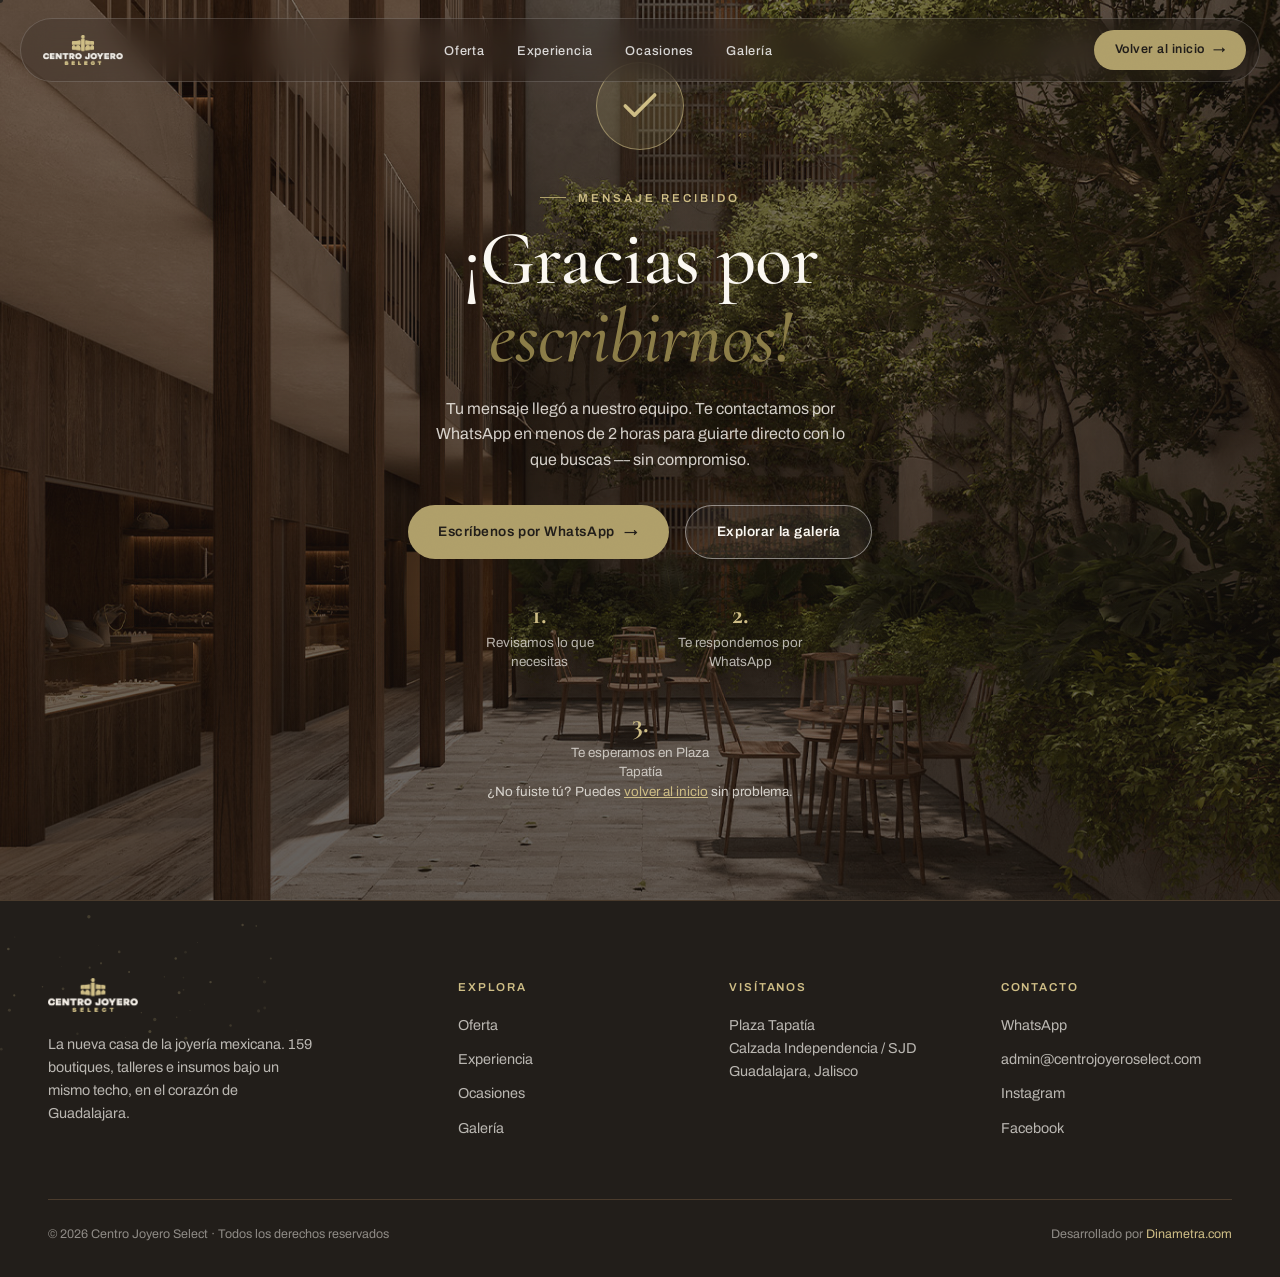
==== gracias.html @ 93e42932 "Primera iteración landing" ====
<!DOCTYPE html>
<html lang="es">
<head>
<meta charset="UTF-8">
<meta name="viewport" content="width=device-width, initial-scale=1.0">
<title>¡Gracias! — Centro Joyero Select</title>
<meta name="description" content="Gracias por contactar a Centro Joyero Select. Te respondemos por WhatsApp en menos de 2 horas.">
<meta name="robots" content="noindex">
<link rel="preconnect" href="https://fonts.googleapis.com">
<link rel="preconnect" href="https://fonts.gstatic.com" crossorigin>
<link href="https://fonts.googleapis.com/css2?family=Cormorant+Garamond:ital,wght@0,400;0,500;0,600;0,700;1,400;1,500;1,600&family=Archivo:wght@300;400;500;600;700&display=swap" rel="stylesheet">
<link rel="stylesheet" href="styles.css">
<link rel="shortcut icon" href="assets/favicon.png" type="image/x-icon">
</head>
<body>

<!-- CUSTOM CURSOR -->
<div class="cursor-dot"></div>
<div class="cursor-follower"></div>

<!-- SCROLL PROGRESS -->
<div class="progress-bar" id="progress"></div>

<!-- ══════════ NAVBAR ══════════ -->
<nav class="nav" id="nav">
  <a href="Centro%20Joyero%20Select.html" class="nav-logo" aria-label="Centro Joyero Select" style="position:relative;text-decoration:none">
    <img class="l-light" src="assets/logo-light.png" alt="Centro Joyero Select">
    <img class="l-dark" src="assets/logo.png" alt="">
  </a>
  <ul class="nav-links" id="navLinks">
    <li><a href="Centro%20Joyero%20Select.html#oferta">Oferta</a></li>
    <li><a href="Centro%20Joyero%20Select.html#experiencia">Experiencia</a></li>
    <li><a href="Centro%20Joyero%20Select.html#ocasiones">Ocasiones</a></li>
    <li><a href="Centro%20Joyero%20Select.html#galeria">Galería</a></li>
  </ul>
  <a href="Centro%20Joyero%20Select.html" class="nav-cta">Volver al inicio <span class="arr">→</span></a>
  <button class="nav-burger" id="burger" aria-label="Menú"><span></span><span></span><span></span></button>
</nav>

<!-- ══════════ THANK-YOU ══════════ -->
<main class="break gracias">
  <div class="bg" id="breakBg" style="background-image:url('assets/courtyard.jpg')"></div>
  <div class="break-inner" style="max-width:62ch">
    <div class="gr-check fade-up">
      <svg viewBox="0 0 24 24"><path d="M20 6L9 17l-5-5"/></svg>
    </div>
    <span class="eyebrow center fade-up" style="color:var(--gold-light);justify-content:center">Mensaje recibido</span>
    <h1 class="display fade-up delay-1" style="font-size:clamp(2.6rem,6vw,5rem);margin:.8rem 0 1.2rem">
      ¡Gracias por <em>escribirnos!</em>
    </h1>
    <p class="fade-up delay-2" style="color:rgba(251,248,242,.82);max-width:46ch;margin:0 auto 2rem">
      Tu mensaje llegó a nuestro equipo. Te contactamos por WhatsApp en menos de 2 horas para guiarte directo con lo que buscas — sin compromiso.
    </p>

    <div class="gr-actions fade-up delay-3">
      <a href="https://wa.me/523300000000" class="btn btn-primary" target="_blank" rel="noopener">Escríbenos por WhatsApp <span class="arr">→</span></a>
      <a href="Centro%20Joyero%20Select.html#galeria" class="btn btn-ghost">Explorar la galería</a>
    </div>

    <div class="gr-steps fade-up delay-4">
      <div class="gr-step"><b>1.</b><span>Revisamos lo que necesitas</span></div>
      <div class="gr-step"><b>2.</b><span>Te respondemos por WhatsApp</span></div>
      <div class="gr-step"><b>3.</b><span>Te esperamos en Plaza Tapatía</span></div>
    </div>

    <p class="gr-note fade-up delay-4">
      ¿No fuiste tú? Puedes <a href="Centro%20Joyero%20Select.html">volver al inicio</a> sin problema.
    </p>
  </div>
</main>

<!-- ══════════ FOOTER ══════════ -->
<footer>
  <canvas class="foot-canvas" id="footCanvas"></canvas>
  <div class="foot-grid">
    <div class="foot-brand">
      <div class="foot-logo"><img src="assets/logo-light.png" alt="Centro Joyero Select"></div>
      <p>La nueva casa de la joyería mexicana. 159 boutiques, talleres e insumos bajo un mismo techo, en el corazón de Guadalajara.</p>
    </div>
    <div class="foot-col">
      <h5>Explora</h5>
      <a href="Centro%20Joyero%20Select.html#oferta">Oferta</a>
      <a href="Centro%20Joyero%20Select.html#experiencia">Experiencia</a>
      <a href="Centro%20Joyero%20Select.html#ocasiones">Ocasiones</a>
      <a href="Centro%20Joyero%20Select.html#galeria">Galería</a>
    </div>
    <div class="foot-col">
      <h5>Visítanos</h5>
      <p>Plaza Tapatía<br>Calzada Independencia / SJD<br>Guadalajara, Jalisco</p>
    </div>
    <div class="foot-col">
      <h5>Contacto</h5>
      <a href="https://wa.me/523300000000" target="_blank" rel="noopener">WhatsApp</a>
      <a href="mailto:admin@centrojoyeroselect.com">admin@centrojoyeroselect.com</a>
      <a href="#" target="_blank" rel="noopener">Instagram</a>
      <a href="#" target="_blank" rel="noopener">Facebook</a>
    </div>
  </div>
  <div class="foot-bottom">
    <span>© 2026 Centro Joyero Select · Todos los derechos reservados</span>
    <span>Desarrollado por <a href="http://dinametra.com/" target="_blank" rel="noopener">Dinametra.com</a></span>
  </div>
</footer>

<!-- FLOATING CTA -->
<div class="float-cta" id="floatCta">
  <a href="Centro%20Joyero%20Select.html" class="float-pill">Volver al inicio →</a>
  <a href="https://wa.me/523300000000" class="float-wa" target="_blank" rel="noopener" aria-label="WhatsApp">
    <svg viewBox="0 0 32 32"><path d="M16 3C9 3 3.5 8.5 3.5 15.5c0 2.3.6 4.5 1.8 6.4L3 29l7.3-2.2c1.8 1 3.8 1.5 5.7 1.5 7 0 12.5-5.5 12.5-12.5S23 3 16 3zm0 22.7c-1.8 0-3.5-.5-5-1.4l-.4-.2-4.3 1.3 1.3-4.2-.2-.4c-1-1.6-1.5-3.4-1.5-5.3C5.7 9.8 10.3 5.3 16 5.3s10.3 4.5 10.3 10.2S21.7 25.7 16 25.7zm5.7-7.6c-.3-.2-1.8-.9-2.1-1-.3-.1-.5-.2-.7.2-.2.3-.8 1-.9 1.2-.2.2-.3.2-.6.1-.3-.2-1.3-.5-2.5-1.6-.9-.8-1.5-1.8-1.7-2.1-.2-.3 0-.5.1-.6l.5-.5c.2-.2.2-.3.3-.5.1-.2.1-.4 0-.5l-.9-2.2c-.2-.6-.5-.5-.7-.5h-.6c-.2 0-.5.1-.8.4-.3.3-1 1-1 2.5s1.1 2.9 1.2 3.1c.2.2 2.1 3.2 5.1 4.5.7.3 1.3.5 1.7.6.7.2 1.4.2 1.9.1.6-.1 1.8-.7 2-1.5.3-.7.3-1.4.2-1.5-.1-.2-.3-.2-.6-.4z"/></svg>
  </a>
</div>

<script src="script.js"></script>
</body>
</html>
---- styles.css ----
/* ════════════════════════════════════════════════════
   DESIGN SYSTEM — warm editorial luxury
   pulled from the brand logo (charcoal + olive-gold) and
   the architectural renders (wood · travertine · sage · oxblood · daylight)
   ════════════════════════════════════════════════════ */
:root{
  --color-primary:#B0A06A;      /* olive-gold (logo "SELECT") */
  --color-secondary:#8C7D48;    /* deep olive */
  --color-accent:#9C4A38;       /* oxblood (red velvet salon) */
  --gold-light:#CFBE86;
  --color-bg:#F3EEE6;           /* warm travertine sand */
  --color-bg-soft:#EAE2D5;
  --cream:#FBF8F2;
  --walnut:#4A3B2C;
  --color-dark:#221E1A;         /* dark sections */
  --color-dark-2:#2C2722;
  --color-text:#2B2722;         /* warm charcoal ink */
  --color-ink-soft:#5A5247;
  --color-muted:#938A7A;
  --line:rgba(43,39,34,.13);
  --line-light:rgba(255,255,255,.14);

  --font-display:'Cormorant Garamond', Georgia, serif;
  --font-ui:'Archivo', system-ui, sans-serif;

  --radius-lg:14px;
  --radius-xl:24px;
  --shadow-soft:0 2px 24px rgba(43,39,34,.06);
  --shadow-card:0 18px 60px -22px rgba(43,39,34,.28);
  --ease:cubic-bezier(.16,1,.3,1);
  --spring:cubic-bezier(.34,1.4,.5,1);
  --maxw:1240px;
}

*,*::before,*::after{box-sizing:border-box;margin:0;padding:0}
html{scroll-behavior:smooth}
body{
  background:var(--color-bg);
  color:var(--color-text);
  font-family:var(--font-ui);
  font-weight:400;
  line-height:1.6;
  overflow-x:hidden;
  -webkit-font-smoothing:antialiased;
  text-rendering:optimizeLegibility;
}
@media (pointer:fine){ body{cursor:none} a,button,input,select,textarea,label{cursor:none} }
img{display:block;max-width:100%}
::selection{background:var(--color-primary);color:var(--cream)}

/* faint paper grain over everything */
body::after{
  content:"";position:fixed;inset:0;pointer-events:none;z-index:9000;opacity:.5;mix-blend-mode:multiply;
  background-image:url("data:image/svg+xml,%3Csvg xmlns='http://www.w3.org/2000/svg' width='160' height='160'%3E%3Cfilter id='n'%3E%3CfeTurbulence type='fractalNoise' baseFrequency='.9' numOctaves='2' stitchTiles='stitch'/%3E%3C/filter%3E%3Crect width='100%25' height='100%25' filter='url(%23n)' opacity='.035'/%3E%3C/svg%3E");
}

/* ── Typography helpers ── */
.eyebrow{font-family:var(--font-ui);font-size:.72rem;font-weight:600;letter-spacing:.26em;text-transform:uppercase;color:var(--color-secondary);display:inline-flex;align-items:center;gap:.7rem}
.eyebrow::before{content:"";width:26px;height:1px;background:var(--color-primary)}
.eyebrow.center{justify-content:center}
.display{font-family:var(--font-display);font-weight:500;line-height:1.02;letter-spacing:-.01em}
.display em{font-style:italic;color:var(--color-secondary)}

/* ════════════════════════════════════════════════════
   CUSTOM CURSOR
   ════════════════════════════════════════════════════ */
.cursor-dot,.cursor-follower{position:fixed;top:0;left:0;border-radius:50%;pointer-events:none;z-index:9999;transform:translate(-50%,-50%);will-change:transform}
.cursor-dot{width:6px;height:6px;background:var(--color-text)}
.cursor-follower{width:40px;height:40px;border:1px solid rgba(43,39,34,.45);transition:width .3s var(--ease),height .3s var(--ease),background .3s,border-color .3s,opacity .3s}
body.cursor-active .cursor-follower{width:64px;height:64px;background:rgba(176,160,106,.12);border-color:var(--color-primary)}
body.cursor-dark .cursor-dot{background:var(--cream)}
body.cursor-dark .cursor-follower{border-color:rgba(255,255,255,.5)}
@media (pointer:coarse),(hover:none){ .cursor-dot,.cursor-follower{display:none} }

/* ════════════════════════════════════════════════════
   SCROLL PROGRESS BAR
   ════════════════════════════════════════════════════ */
.progress-bar{position:fixed;top:0;left:0;height:2px;width:0;z-index:1200;
  background:linear-gradient(90deg,var(--color-secondary),var(--color-primary),var(--gold-light));
  box-shadow:0 0 12px rgba(176,160,106,.7)}

/* ════════════════════════════════════════════════════
   NAVBAR — glass pill
   ════════════════════════════════════════════════════ */
.nav{position:fixed;top:18px;left:50%;transform:translateX(-50%);z-index:1100;
  width:calc(100% - 36px);max-width:var(--maxw);
  display:flex;align-items:center;justify-content:space-between;gap:1.5rem;
  padding:.7rem .8rem .7rem 1.4rem;border-radius:60px;
  background:rgba(34,30,26,.16);border:1px solid rgba(255,255,255,.16);
  backdrop-filter:blur(14px);-webkit-backdrop-filter:blur(14px);
  transition:background .4s var(--ease),box-shadow .4s var(--ease),padding .4s var(--ease),border-color .4s,top .4s var(--ease)}
.nav.is-scrolled{top:10px;background:rgba(251,248,242,.82);border-color:var(--line);
  box-shadow:0 12px 40px -16px rgba(43,39,34,.35);padding-top:.55rem;padding-bottom:.55rem}
.nav-logo{height:30px;display:flex;align-items:center}
.nav-logo img{height:100%;width:auto;transition:opacity .3s}
.nav-logo .l-light{position:absolute}
.nav.is-scrolled .nav-logo .l-light{opacity:0}
.nav.is-scrolled .nav-logo .l-dark{opacity:1}
.nav-logo .l-dark{opacity:0}
.nav-links{display:flex;gap:2rem;list-style:none}
.nav-links a{color:rgba(255,255,255,.82);text-decoration:none;font-size:.8rem;font-weight:500;letter-spacing:.06em;position:relative;transition:color .3s}
.nav.is-scrolled .nav-links a{color:var(--color-ink-soft)}
.nav-links a::after{content:"";position:absolute;left:0;bottom:-5px;height:1px;width:0;background:var(--color-primary);transition:width .35s var(--ease)}
.nav-links a:hover{color:var(--color-primary)}
.nav-links a:hover::after{width:100%}
.nav-cta{display:inline-flex;align-items:center;gap:.5rem;background:var(--color-primary);color:var(--color-dark);
  padding:.62rem 1.3rem;border-radius:50px;font-size:.78rem;font-weight:600;letter-spacing:.04em;text-decoration:none;
  border:none;transition:transform .3s var(--spring),background .3s,box-shadow .3s;white-space:nowrap}
.nav-cta:hover{background:var(--gold-light);transform:translateY(-2px);box-shadow:0 10px 26px -8px rgba(140,125,72,.7)}
.nav-burger{display:none;flex-direction:column;gap:5px;background:none;border:none;padding:8px}
.nav-burger span{width:22px;height:2px;background:#fff;transition:.3s}
.nav.is-scrolled .nav-burger span{background:var(--color-text)}

/* ════════════════════════════════════════════════════
   HERO — scroll-driven rotating building views
   ════════════════════════════════════════════════════ */
.hero{position:relative;height:560vh;background:var(--color-dark)}
.hero-sticky{position:sticky;top:0;height:100vh;overflow:hidden}
.hf{position:absolute;inset:0;background-size:cover;background-position:center;will-change:transform,opacity;opacity:0;transform:scale(1.12)}
.hf:first-child{opacity:1}
.hero-scrim{position:absolute;inset:0;z-index:2;pointer-events:none;
  background:
    linear-gradient(180deg,rgba(20,17,14,.55) 0%,rgba(20,17,14,.12) 28%,rgba(20,17,14,.15) 60%,rgba(20,17,14,.78) 100%),
    radial-gradient(120% 90% at 18% 88%,rgba(20,17,14,.6),transparent 60%)}
.hero-ui{position:absolute;inset:0;z-index:3;display:flex;flex-direction:column;justify-content:center;
  padding:0 clamp(1.4rem,6vw,6rem);color:var(--cream);will-change:transform,opacity}
.hero-kicker{font-size:.74rem;font-weight:600;letter-spacing:.3em;text-transform:uppercase;color:var(--gold-light);
  display:inline-flex;align-items:center;gap:.7rem;margin-bottom:1.6rem}
.hero-kicker::before{content:"";width:30px;height:1px;background:var(--gold-light)}
.hero-h1{font-family:var(--font-display);font-weight:500;font-size:clamp(2.9rem,7.4vw,7rem);line-height:.98;letter-spacing:-.015em;max-width:16ch;margin-bottom:1.7rem;text-shadow:0 2px 40px rgba(0,0,0,.35)}
.hero-h1 em{font-style:italic;color:var(--gold-light)}
.hero-sub{font-size:clamp(1rem,1.4vw,1.18rem);color:rgba(251,248,242,.82);max-width:46ch;line-height:1.55;margin-bottom:2.4rem}
.hero-ctas{display:flex;flex-wrap:wrap;gap:1rem;align-items:center}
.hero-trust{margin-top:1.7rem;font-size:.8rem;color:rgba(251,248,242,.6);display:flex;gap:1.4rem;flex-wrap:wrap}
.hero-trust span{display:inline-flex;align-items:center;gap:.5rem}
.hero-trust span::before{content:"";width:5px;height:5px;border-radius:50%;background:var(--color-primary)}

/* split-line headline */
.line-wrap{display:block;overflow:hidden}
.line{display:block;transform:translateY(116%);filter:blur(7px);transition:transform 1.05s var(--ease),filter 1.05s var(--ease)}
.hero-ui.lit .line{transform:translateY(0);filter:blur(0)}
.hero-ui.lit .line-wrap:nth-child(2) .line{transition-delay:.1s}
.hero-ui.lit .line-wrap:nth-child(3) .line{transition-delay:.2s}
.hero-fade{opacity:0;transform:translateY(26px);transition:opacity 1s var(--ease) .35s,transform 1s var(--ease) .35s}
.hero-ui.lit .hero-fade{opacity:1;transform:none}
.hero-fade.d2{transition-delay:.5s}
.hero-fade.d3{transition-delay:.65s}

/* frame caption + counter */
.hero-meta{position:absolute;z-index:3;left:clamp(1.4rem,6vw,6rem);bottom:clamp(1.6rem,5vh,3rem);color:var(--cream);display:flex;align-items:flex-end;gap:1.2rem}
.hero-index{font-family:var(--font-display);font-size:2.6rem;line-height:.8;color:var(--gold-light)}
.hero-index .tot{font-size:1rem;color:rgba(251,248,242,.5)}
.hero-caption{font-size:.82rem;letter-spacing:.04em;color:rgba(251,248,242,.78);max-width:18ch;border-left:1px solid rgba(255,255,255,.3);padding-left:1rem;min-height:2.2em;transition:opacity .4s}
.hero-rail{position:absolute;z-index:3;right:clamp(1.2rem,4vw,3rem);top:50%;transform:translateY(-50%);display:flex;flex-direction:column;gap:.6rem;align-items:center}
.hero-rail .dot{width:7px;height:7px;border-radius:50%;border:1px solid rgba(255,255,255,.5);transition:.35s var(--ease)}
.hero-rail .dot.on{background:var(--gold-light);border-color:var(--gold-light);transform:scale(1.5)}
.scroll-cue{position:absolute;z-index:3;bottom:clamp(1.6rem,5vh,3rem);left:50%;transform:translateX(-50%);
  display:flex;flex-direction:column;align-items:center;gap:.55rem;color:rgba(251,248,242,.6);font-size:.66rem;letter-spacing:.2em;text-transform:uppercase}
.scroll-cue .bar{width:1px;height:46px;background:linear-gradient(var(--gold-light),transparent);transform-origin:top;animation:cue 2.1s var(--ease) infinite}
@keyframes cue{0%{transform:scaleY(0)}45%{transform:scaleY(1);transform-origin:top}55%{transform:scaleY(1);transform-origin:bottom}100%{transform:scaleY(0);transform-origin:bottom}}

/* ════════════════════════════════════════════════════
   BUTTONS
   ════════════════════════════════════════════════════ */
.btn{display:inline-flex;align-items:center;gap:.6rem;font-family:var(--font-ui);font-size:.86rem;font-weight:600;letter-spacing:.04em;
  text-decoration:none;border:none;padding:.95rem 1.9rem;border-radius:50px;transition:transform .35s var(--spring),background .3s,box-shadow .35s,color .3s,border-color .3s}
.btn .arr{transition:transform .35s var(--ease)}
.btn:hover .arr{transform:translateX(4px)}
.btn-primary{background:var(--color-primary);color:var(--color-dark)}
.btn-primary:hover{background:var(--gold-light);transform:translateY(-3px);box-shadow:0 16px 40px -14px rgba(140,125,72,.85)}
.btn-ghost{background:rgba(255,255,255,.06);color:var(--cream);border:1px solid rgba(255,255,255,.45)}
.btn-ghost:hover{border-color:var(--gold-light);color:var(--gold-light);transform:translateY(-3px)}
.btn-dark{background:var(--color-text);color:var(--cream)}
.btn-dark:hover{background:var(--walnut);transform:translateY(-3px);box-shadow:var(--shadow-card)}
.btn-line{background:transparent;color:var(--color-text);border:1px solid var(--line)}
.btn-line:hover{border-color:var(--color-text);transform:translateY(-3px)}

/* ════════════════════════════════════════════════════
   MARQUEE
   ════════════════════════════════════════════════════ */
.marquee{background:var(--color-text);color:var(--cream);padding:1.15rem 0;overflow:hidden;border-top:1px solid var(--walnut);border-bottom:1px solid var(--walnut)}
.marquee-track{display:inline-flex;white-space:nowrap;will-change:transform;animation:marq 34s linear infinite}
.marquee.rev .marquee-track{animation-direction:reverse;animation-duration:40s}
.marquee:hover .marquee-track{animation-play-state:paused}
.marquee-track span{font-family:var(--font-display);font-style:italic;font-size:1.5rem;padding:0 1.6rem;color:rgba(251,248,242,.92)}
.marquee-track i{color:var(--color-primary);font-style:normal;align-self:center}
@keyframes marq{from{transform:translateX(0)}to{transform:translateX(-50%)}}

/* ════════════════════════════════════════════════════
   GENERIC SECTION
   ════════════════════════════════════════════════════ */
section{padding:clamp(5rem,10vw,9rem) clamp(1.4rem,5vw,3rem);position:relative}
.wrap{max-width:var(--maxw);margin:0 auto}
.sec-head{max-width:62ch}
.sec-title{font-family:var(--font-display);font-weight:500;font-size:clamp(2.2rem,4.6vw,4rem);line-height:1.02;letter-spacing:-.01em;margin:1.1rem 0 0}
.sec-title em{font-style:italic;color:var(--color-secondary)}
.dark-sec{background:var(--color-dark);color:var(--cream)}
.dark-sec .sec-title em{color:var(--gold-light)}
.dark-sec .eyebrow{color:var(--gold-light)}

/* reveal animations */
.fade-up{opacity:0;transform:translateY(30px);filter:blur(8px);transition:opacity .9s var(--ease),transform .9s var(--ease),filter .9s var(--ease)}
.fade-up.is-visible{opacity:1;transform:none;filter:none}
.delay-1{transition-delay:.1s}.delay-2{transition-delay:.2s}.delay-3{transition-delay:.3s}.delay-4{transition-delay:.4s}.delay-5{transition-delay:.5s}

/* split title (in-page, dark/light) */
.split-title .line{transform:translateY(110%);filter:blur(6px);transition:transform 1s var(--ease),filter 1s var(--ease)}
.split-title.is-visible .line{transform:translateY(0);filter:blur(0)}
.split-title.is-visible .line-wrap:nth-child(2) .line{transition-delay:.08s}
.split-title.is-visible .line-wrap:nth-child(3) .line{transition-delay:.16s}

/* ════════════════════════════════════════════════════
   STATS
   ════════════════════════════════════════════════════ */
.stats{background:var(--cream);border-top:1px solid var(--line);border-bottom:1px solid var(--line)}
.stats-grid{display:grid;grid-template-columns:repeat(4,1fr)}
.stat{padding:1rem clamp(1rem,2vw,2rem);border-left:1px solid var(--line)}
.stat:first-child{border-left:none}
.stat-num{font-family:var(--font-display);font-weight:500;font-size:clamp(3rem,5.6vw,5.2rem);line-height:.9;color:var(--color-secondary);letter-spacing:-.02em}
.stat-label{font-size:.82rem;color:var(--color-ink-soft);margin-top:.7rem;line-height:1.4;max-width:20ch}

/* ════════════════════════════════════════════════════
   PROPUESTAS — bento
   ════════════════════════════════════════════════════ */
.bento{display:grid;grid-template-columns:repeat(6,1fr);gap:14px;margin-top:3.4rem}
.card{position:relative;overflow:hidden;background:var(--cream);border:1px solid var(--line);border-radius:var(--radius-xl);
  padding:2.2rem;transition:transform .5s var(--ease),box-shadow .5s var(--ease),border-color .5s}
.card::after{content:"";position:absolute;left:0;top:0;height:3px;width:100%;background:var(--color-primary);transform:scaleX(0);transform-origin:left;transition:transform .5s var(--ease)}
.card:hover{transform:translateY(-7px);box-shadow:var(--shadow-card);border-color:transparent}
.card:hover::after{transform:scaleX(1)}
.card .ico{width:50px;height:50px;border-radius:12px;background:var(--color-bg-soft);display:flex;align-items:center;justify-content:center;margin-bottom:1.4rem;transition:transform .5s var(--spring),background .4s}
.card:hover .ico{transform:scale(1.08) rotate(-4deg);background:rgba(176,160,106,.22)}
.card .ico svg{width:24px;height:24px;stroke:var(--color-secondary);fill:none;stroke-width:1.5}
.card h3{font-family:var(--font-display);font-size:1.85rem;font-weight:600;line-height:1.05;margin-bottom:.6rem}
.card p{font-size:.95rem;color:var(--color-ink-soft);line-height:1.55}
.card .tag{display:inline-block;margin-top:1.3rem;font-size:.7rem;font-weight:600;letter-spacing:.1em;text-transform:uppercase;color:var(--color-secondary);border:1px solid var(--line);border-radius:50px;padding:.34rem .9rem}
.card.col3{grid-column:span 3}.card.col2{grid-column:span 2}
.card.feature{grid-column:span 6;display:grid;grid-template-columns:1.1fr 1fr;gap:0;padding:0;min-height:340px;color:var(--cream);border:none}
.card.feature .feature-txt{padding:clamp(2rem,4vw,3.2rem);display:flex;flex-direction:column;justify-content:center;background:var(--color-text)}
.card.feature .feature-txt h3{color:var(--cream);font-size:clamp(2rem,3.4vw,3rem)}
.card.feature .feature-txt p{color:rgba(251,248,242,.72);max-width:42ch;font-size:1rem}
.card.feature .feature-img{background-size:cover;background-position:center;transition:transform .8s var(--ease)}
.card.feature:hover .feature-img{transform:scale(1.05)}
.card.feature:hover{transform:none;box-shadow:none}
.card.feature::after{display:none}
@media (max-width:900px){
  .bento{grid-template-columns:repeat(2,1fr)}
  .card.col3,.card.col2{grid-column:span 1}
  .card.feature{grid-column:span 2;grid-template-columns:1fr;min-height:0}
  .card.feature .feature-img{min-height:220px}
}
@media (max-width:560px){ .bento{grid-template-columns:1fr} .card.col3,.card.col2,.card.feature{grid-column:span 1} }

/* ════════════════════════════════════════════════════
   EXPERIENCIA — split
   ════════════════════════════════════════════════════ */
.split{display:grid;grid-template-columns:1fr 1fr;gap:clamp(2.5rem,5vw,5rem);align-items:center}
.split-media{position:relative;border-radius:var(--radius-xl);overflow:hidden;aspect-ratio:4/5;box-shadow:var(--shadow-card)}
.split-media img{width:100%;height:100%;object-fit:cover;transition:transform 1s var(--ease)}
.split-media:hover img{transform:scale(1.04)}
.split-media .float-stat{position:absolute;left:18px;bottom:18px;right:18px;background:rgba(251,248,242,.9);backdrop-filter:blur(8px);border-radius:var(--radius-lg);padding:1.1rem 1.3rem;display:flex;align-items:center;gap:1rem}
.split-media .float-stat b{font-family:var(--font-display);font-size:2.4rem;line-height:.9;color:var(--color-secondary)}
.split-media .float-stat span{font-size:.84rem;color:var(--color-ink-soft);line-height:1.35}
.steps{margin-top:2.4rem;display:flex;flex-direction:column}
.step{display:flex;gap:1.3rem;padding:1.5rem 0;border-top:1px solid var(--line);transition:padding-left .4s var(--ease)}
.step:hover{padding-left:.6rem}
.step:last-child{border-bottom:1px solid var(--line)}
.step .n{font-family:var(--font-display);font-size:1.3rem;color:var(--color-primary);min-width:2.5rem}
.step h4{font-size:1.12rem;font-weight:600;margin-bottom:.2rem}
.step p{font-size:.93rem;color:var(--color-ink-soft)}
@media (max-width:860px){ .split{grid-template-columns:1fr} .split-media{aspect-ratio:4/3} }

/* ════════════════════════════════════════════════════
   OCASIONES — tabs
   ════════════════════════════════════════════════════ */
.tabs-nav{display:flex;gap:.5rem;flex-wrap:wrap;margin-top:2.6rem;border-bottom:1px solid var(--line-light);padding-bottom:1.3rem}
.tab-btn{background:none;border:1px solid rgba(255,255,255,.2);color:rgba(251,248,242,.65);padding:.6rem 1.25rem;border-radius:50px;font-family:var(--font-ui);font-size:.82rem;font-weight:500;letter-spacing:.04em;transition:.35s var(--ease)}
.tab-btn:hover{color:var(--cream);border-color:rgba(255,255,255,.5)}
.tab-btn.active{background:var(--color-primary);color:var(--color-dark);border-color:var(--color-primary)}
.tab-panels{margin-top:3rem}
.tab-panel{display:none;grid-template-columns:1fr 1.05fr;gap:clamp(2rem,4vw,4rem);align-items:center}
.tab-panel.active{display:grid;animation:tabin .6s var(--ease)}
@keyframes tabin{from{opacity:0;transform:translateY(16px)}to{opacity:1;transform:none}}
.tab-txt h3{font-family:var(--font-display);font-size:clamp(2rem,3.4vw,2.9rem);font-weight:600;line-height:1.04;margin-bottom:1rem}
.tab-txt p{color:rgba(251,248,242,.74);line-height:1.65;margin-bottom:1.8rem;max-width:46ch}
.tab-media{border-radius:var(--radius-xl);overflow:hidden;aspect-ratio:16/11;position:relative;box-shadow:var(--shadow-card)}
.tab-media img{width:100%;height:100%;object-fit:cover}
.tab-media .cap{position:absolute;left:16px;bottom:16px;background:rgba(34,30,26,.62);backdrop-filter:blur(6px);color:var(--cream);font-size:.74rem;letter-spacing:.12em;text-transform:uppercase;padding:.5rem .9rem;border-radius:50px}
@media (max-width:860px){ .tab-panel.active{grid-template-columns:1fr} .tab-media{order:-1} }

/* ════════════════════════════════════════════════════
   FULL-WIDTH BREAK
   ════════════════════════════════════════════════════ */
.break{position:relative;min-height:92vh;display:flex;align-items:center;justify-content:center;text-align:center;overflow:hidden;color:var(--cream)}
.break .bg{position:absolute;inset:0;background-size:cover;background-position:center;will-change:transform}
.break::after{content:"";position:absolute;inset:0;background:linear-gradient(rgba(20,17,14,.5),rgba(20,17,14,.66))}
.break-inner{position:relative;z-index:2;padding:2rem;max-width:60ch}
.break .giant{font-family:var(--font-display);font-weight:500;font-size:clamp(6rem,20vw,18rem);line-height:.82;color:var(--gold-light);letter-spacing:-.02em}
.break h2{font-family:var(--font-display);font-weight:500;font-size:clamp(1.8rem,3.4vw,3rem);line-height:1.1;margin:.6rem 0 1.4rem}
.break p{color:rgba(251,248,242,.78);max-width:44ch;margin:0 auto 2.2rem}

/* ════════════════════════════════════════════════════
   GALERÍA
   ════════════════════════════════════════════════════ */
.gallery{display:grid;grid-template-columns:repeat(4,1fr);grid-auto-rows:200px;gap:14px;margin-top:3.2rem}
.gitem{position:relative;overflow:hidden;border-radius:var(--radius-lg)}
.gitem img{width:100%;height:100%;object-fit:cover;transition:transform .9s var(--ease)}
.gitem::after{content:"";position:absolute;inset:0;background:linear-gradient(to top,rgba(20,17,14,.7),transparent 55%);opacity:0;transition:opacity .45s}
.gitem .glabel{position:absolute;left:18px;bottom:16px;z-index:2;color:var(--cream);opacity:0;transform:translateY(8px);transition:.45s var(--ease)}
.gitem .glabel b{font-family:var(--font-display);font-size:1.5rem;display:block;line-height:1}
.gitem .glabel span{font-size:.74rem;letter-spacing:.14em;text-transform:uppercase;color:var(--gold-light)}
.gitem:hover img{transform:scale(1.07)}
.gitem:hover::after{opacity:1}
.gitem:hover .glabel{opacity:1;transform:none}
.gitem.big{grid-column:span 2;grid-row:span 2}
.gitem.wide{grid-column:span 2}
@media (max-width:900px){ .gallery{grid-template-columns:repeat(2,1fr);grid-auto-rows:170px} .gitem.big{grid-column:span 2} }

/* ════════════════════════════════════════════════════
   DIFERENCIADORES
   ════════════════════════════════════════════════════ */
.compare{display:grid;grid-template-columns:1fr 1fr;gap:18px;margin-top:3rem}
.comp-col{border-radius:var(--radius-xl);padding:clamp(1.8rem,3vw,2.6rem)}
.comp-old{background:var(--color-bg-soft);border:1px solid var(--line)}
.comp-new{background:var(--color-text);color:var(--cream)}
.comp-col h4{font-size:.74rem;letter-spacing:.18em;text-transform:uppercase;margin-bottom:1.5rem;font-weight:600}
.comp-old h4{color:var(--color-muted)}
.comp-new h4{color:var(--gold-light)}
.comp-col ul{list-style:none;display:flex;flex-direction:column;gap:1rem}
.comp-col li{display:flex;gap:.8rem;align-items:flex-start;font-size:1rem;line-height:1.45}
.comp-old li{color:var(--color-ink-soft)}
.comp-col li svg{width:20px;height:20px;flex-shrink:0;margin-top:2px}
.comp-old li svg{stroke:var(--color-muted)}
.comp-new li svg{stroke:var(--color-primary)}
@media (max-width:760px){ .compare{grid-template-columns:1fr} }

/* ════════════════════════════════════════════════════
   FAQ
   ════════════════════════════════════════════════════ */
.faq{max-width:840px;margin:3rem auto 0}
.faq-item{border-bottom:1px solid var(--line)}
.faq-q{width:100%;background:none;border:none;text-align:left;font-family:var(--font-ui);font-size:clamp(1.05rem,1.8vw,1.3rem);font-weight:500;color:var(--color-text);
  padding:1.5rem 0;display:flex;justify-content:space-between;align-items:center;gap:1.5rem;transition:color .3s}
.faq-q:hover{color:var(--color-secondary)}
.faq-ico{position:relative;width:20px;height:20px;flex-shrink:0}
.faq-ico::before,.faq-ico::after{content:"";position:absolute;background:var(--color-secondary);transition:transform .4s var(--ease)}
.faq-ico::before{top:9px;left:0;width:20px;height:2px}
.faq-ico::after{top:0;left:9px;width:2px;height:20px}
.faq-item.open .faq-ico::after{transform:scaleY(0)}
.faq-item.open .faq-ico::before{transform:rotate(180deg)}
.faq-a{max-height:0;overflow:hidden;transition:max-height .5s var(--ease),opacity .5s var(--ease),padding .5s var(--ease);opacity:0}
.faq-item.open .faq-a{opacity:1;padding-bottom:1.6rem}
.faq-a p{color:var(--color-ink-soft);line-height:1.7;max-width:70ch}

/* ════════════════════════════════════════════════════
   CONVERSION BANNER + FORM
   ════════════════════════════════════════════════════ */
.cta-banner{position:relative;overflow:hidden;color:var(--cream);text-align:center;border-radius:0}
.cta-banner .bg{position:absolute;inset:0;background-size:cover;background-position:center}
.cta-banner::after{content:"";position:absolute;inset:0;background:linear-gradient(rgba(20,17,14,.62),rgba(20,17,14,.72))}
.cta-banner .inner{position:relative;z-index:2;max-width:54ch;margin:0 auto;padding:2rem}
.cta-banner h2{font-family:var(--font-display);font-weight:500;font-size:clamp(2.2rem,4.4vw,3.8rem);line-height:1.04;margin-bottom:1.1rem}
.cta-banner p{color:rgba(251,248,242,.8);margin-bottom:2rem}

.contact{background:var(--color-dark);color:var(--cream)}
.form-grid{display:grid;grid-template-columns:1fr 1.1fr;gap:clamp(2.5rem,5vw,5rem);align-items:start}
.form-side h2{font-family:var(--font-display);font-weight:500;font-size:clamp(2rem,3.6vw,3rem);line-height:1.04;margin:1rem 0 1.2rem}
.form-side h2 em{font-style:italic;color:var(--gold-light)}
.form-side p{color:rgba(251,248,242,.72);line-height:1.65;margin-bottom:2rem;max-width:42ch}
.trust-list{display:flex;flex-direction:column;gap:1rem}
.trust-list li{list-style:none;display:flex;gap:.8rem;align-items:flex-start;color:rgba(251,248,242,.86);font-size:.95rem}
.trust-list svg{width:20px;height:20px;stroke:var(--color-primary);flex-shrink:0;margin-top:2px}
.form-card{background:rgba(251,248,242,.04);border:1px solid rgba(255,255,255,.12);border-radius:var(--radius-xl);padding:clamp(1.6rem,3vw,2.4rem);backdrop-filter:blur(6px)}
form{display:flex;flex-direction:column;gap:1.1rem}
.field{display:flex;flex-direction:column;gap:.45rem}
.field label{font-size:.74rem;letter-spacing:.1em;text-transform:uppercase;color:rgba(251,248,242,.6)}
.frow{display:grid;grid-template-columns:1fr 1fr;gap:1.1rem}
input,select,textarea{font-family:var(--font-ui);font-size:.95rem;color:var(--cream);background:rgba(255,255,255,.05);
  border:1px solid rgba(255,255,255,.16);border-radius:10px;padding:.85rem 1rem;width:100%;outline:none;transition:border-color .3s,background .3s}
input::placeholder,textarea::placeholder{color:rgba(251,248,242,.4)}
input:focus,select:focus,textarea:focus{border-color:var(--color-primary);background:rgba(255,255,255,.08)}
select option{background:var(--color-dark-2);color:var(--cream)}
textarea{resize:vertical;min-height:90px}
.check{display:flex;gap:.7rem;align-items:flex-start;font-size:.82rem;color:rgba(251,248,242,.66);line-height:1.5}
.check input{width:auto;margin-top:3px;accent-color:var(--color-primary)}
.check a{color:var(--gold-light)}
.form-foot{font-size:.78rem;color:rgba(251,248,242,.5);text-align:center;margin-top:.3rem}
@media (max-width:860px){ .form-grid{grid-template-columns:1fr} .frow{grid-template-columns:1fr} }

/* thank you overlay */
.thanks{position:fixed;inset:0;z-index:1300;background:rgba(20,17,14,.86);backdrop-filter:blur(10px);display:flex;align-items:center;justify-content:center;padding:2rem;opacity:0;pointer-events:none;transition:opacity .5s var(--ease)}
.thanks.show{opacity:1;pointer-events:auto}
.thanks-card{background:var(--cream);color:var(--color-text);border-radius:var(--radius-xl);padding:clamp(2.2rem,5vw,3.6rem);max-width:440px;text-align:center;transform:translateY(30px) scale(.96);transition:transform .6s var(--spring);box-shadow:var(--shadow-card)}
.thanks.show .thanks-card{transform:none}
.thanks-check{width:74px;height:74px;border-radius:50%;background:rgba(176,160,106,.16);display:flex;align-items:center;justify-content:center;margin:0 auto 1.4rem}
.thanks-check svg{width:36px;height:36px;stroke:var(--color-secondary);fill:none;stroke-width:2;stroke-dasharray:40;stroke-dashoffset:40}
.thanks.show .thanks-check svg{animation:draw .7s .25s var(--ease) forwards}
@keyframes draw{to{stroke-dashoffset:0}}
.thanks-card h3{font-family:var(--font-display);font-size:2rem;font-weight:600;margin-bottom:.6rem}
.thanks-card p{color:var(--color-ink-soft);margin-bottom:1.8rem}

/* ════════════════════════════════════════════════════
   FOOTER
   ════════════════════════════════════════════════════ */
footer{background:var(--color-dark);color:rgba(251,248,242,.7);padding:clamp(3.5rem,6vw,5rem) clamp(1.4rem,5vw,3rem) 2rem;border-top:1px solid var(--walnut);position:relative;overflow:hidden}
.foot-canvas{position:absolute;inset:0;opacity:.5}
.foot-grid{position:relative;z-index:2;max-width:var(--maxw);margin:0 auto;display:grid;grid-template-columns:1.6fr 1fr 1fr 1fr;gap:2.5rem}
.foot-logo img{height:34px;margin-bottom:1.3rem}
.foot-brand p{font-size:.9rem;line-height:1.6;max-width:34ch}
.foot-col h5{font-size:.72rem;letter-spacing:.16em;text-transform:uppercase;color:var(--gold-light);margin-bottom:1.1rem;font-weight:600}
.foot-col a,.foot-col p{display:block;color:rgba(251,248,242,.7);text-decoration:none;font-size:.9rem;margin-bottom:.7rem;transition:color .3s}
.foot-col a:hover{color:var(--gold-light)}
.foot-bottom{position:relative;z-index:2;max-width:var(--maxw);margin:3rem auto 0;padding-top:1.6rem;border-top:1px solid var(--walnut);display:flex;justify-content:space-between;gap:1rem;flex-wrap:wrap;font-size:.78rem;color:rgba(251,248,242,.5)}
.foot-bottom a{color:var(--gold-light);text-decoration:none}
@media (max-width:860px){ .foot-grid{grid-template-columns:1fr 1fr} }
@media (max-width:520px){ .foot-grid{grid-template-columns:1fr} }

/* ════════════════════════════════════════════════════
   FLOATING CTA
   ════════════════════════════════════════════════════ */
.float-cta{position:fixed;right:20px;bottom:20px;z-index:1150;display:flex;gap:.7rem;align-items:center;
  opacity:0;transform:translateY(20px) scale(.9);pointer-events:none;transition:.5s var(--spring)}
.float-cta.show{opacity:1;transform:none;pointer-events:auto}
.float-wa{width:58px;height:58px;border-radius:50%;background:#1FA855;color:#fff;display:flex;align-items:center;justify-content:center;text-decoration:none;box-shadow:0 10px 30px -8px rgba(31,168,85,.7);position:relative}
.float-wa svg{width:30px;height:30px;fill:#fff}
.float-wa::before{content:"";position:absolute;inset:0;border-radius:50%;border:2px solid #1FA855;animation:ping 2.2s var(--ease) infinite}
@keyframes ping{0%{transform:scale(1);opacity:.7}100%{transform:scale(1.6);opacity:0}}
.float-pill{background:var(--color-text);color:var(--cream);text-decoration:none;padding:.8rem 1.3rem;border-radius:50px;font-size:.82rem;font-weight:600;box-shadow:var(--shadow-card);white-space:nowrap;display:inline-flex;align-items:center;gap:.5rem}
@media (max-width:560px){ .float-pill{display:none} }

/* ════════════════════════════════════════════════════
   RESPONSIVE NAV
   ════════════════════════════════════════════════════ */
@media (max-width:880px){
  .nav-links{position:fixed;top:0;right:0;height:100vh;width:min(78vw,320px);flex-direction:column;justify-content:center;gap:1.6rem;
    background:var(--color-dark);padding:3rem;transform:translateX(100%);transition:transform .5s var(--ease);z-index:1090}
  .nav-links.open{transform:none}
  .nav-links a{color:var(--cream);font-size:1.1rem}
  .nav-burger{display:flex;z-index:1110}
  .nav.is-scrolled .nav-burger span{background:var(--color-text)}
  .stats-grid{grid-template-columns:1fr 1fr}
  .stat{border-top:1px solid var(--line)}
  .stat:nth-child(-n+2){border-top:none}
  .stat:nth-child(odd){border-left:none}
}
@media (max-width:480px){ .hero-trust{display:none} .hero-rail{display:none} }

/* reduced motion */
@media (prefers-reduced-motion:reduce){
  *,*::before,*::after{animation-duration:.001s!important;transition-duration:.1s!important}
  .hf{opacity:1!important;transform:none!important}
  .marquee-track{animation:none}
  .line{transform:none!important;filter:none!important}
}

/* ════════════════════════════════════════════════════
   THANK-YOU PAGE (gracias.html)
   ════════════════════════════════════════════════════ */
.gracias{min-height:100vh;padding:0}
.gr-check{width:88px;height:88px;border-radius:50%;background:rgba(207,190,134,.16);border:1px solid rgba(207,190,134,.55);
  display:flex;align-items:center;justify-content:center;margin:0 auto 1.9rem;box-shadow:0 0 0 0 rgba(207,190,134,.4);animation:grPulse 2.6s var(--ease) infinite}
@keyframes grPulse{0%{box-shadow:0 0 0 0 rgba(207,190,134,.32)}70%{box-shadow:0 0 0 22px rgba(207,190,134,0)}100%{box-shadow:0 0 0 0 rgba(207,190,134,0)}}
.gr-check svg{width:44px;height:44px;stroke:var(--gold-light);fill:none;stroke-width:2;stroke-linecap:round;stroke-linejoin:round;
  stroke-dasharray:40;stroke-dashoffset:40;animation:draw .85s .45s var(--ease) forwards}
.gr-actions{display:flex;gap:1rem;justify-content:center;flex-wrap:wrap;margin-top:.6rem}
.gr-steps{display:flex;gap:2.4rem;justify-content:center;flex-wrap:wrap;margin-top:2.6rem}
.gr-step{max-width:18ch;text-align:center}
.gr-step b{font-family:var(--font-display);font-size:1.7rem;color:var(--gold-light);display:block;line-height:1}
.gr-step span{font-size:.84rem;color:rgba(251,248,242,.7);display:block;margin-top:.4rem;line-height:1.4}
.gr-note{margin-top:2.4rem;font-size:.84rem;color:rgba(251,248,242,.6)}
.gr-note a{color:var(--gold-light)}
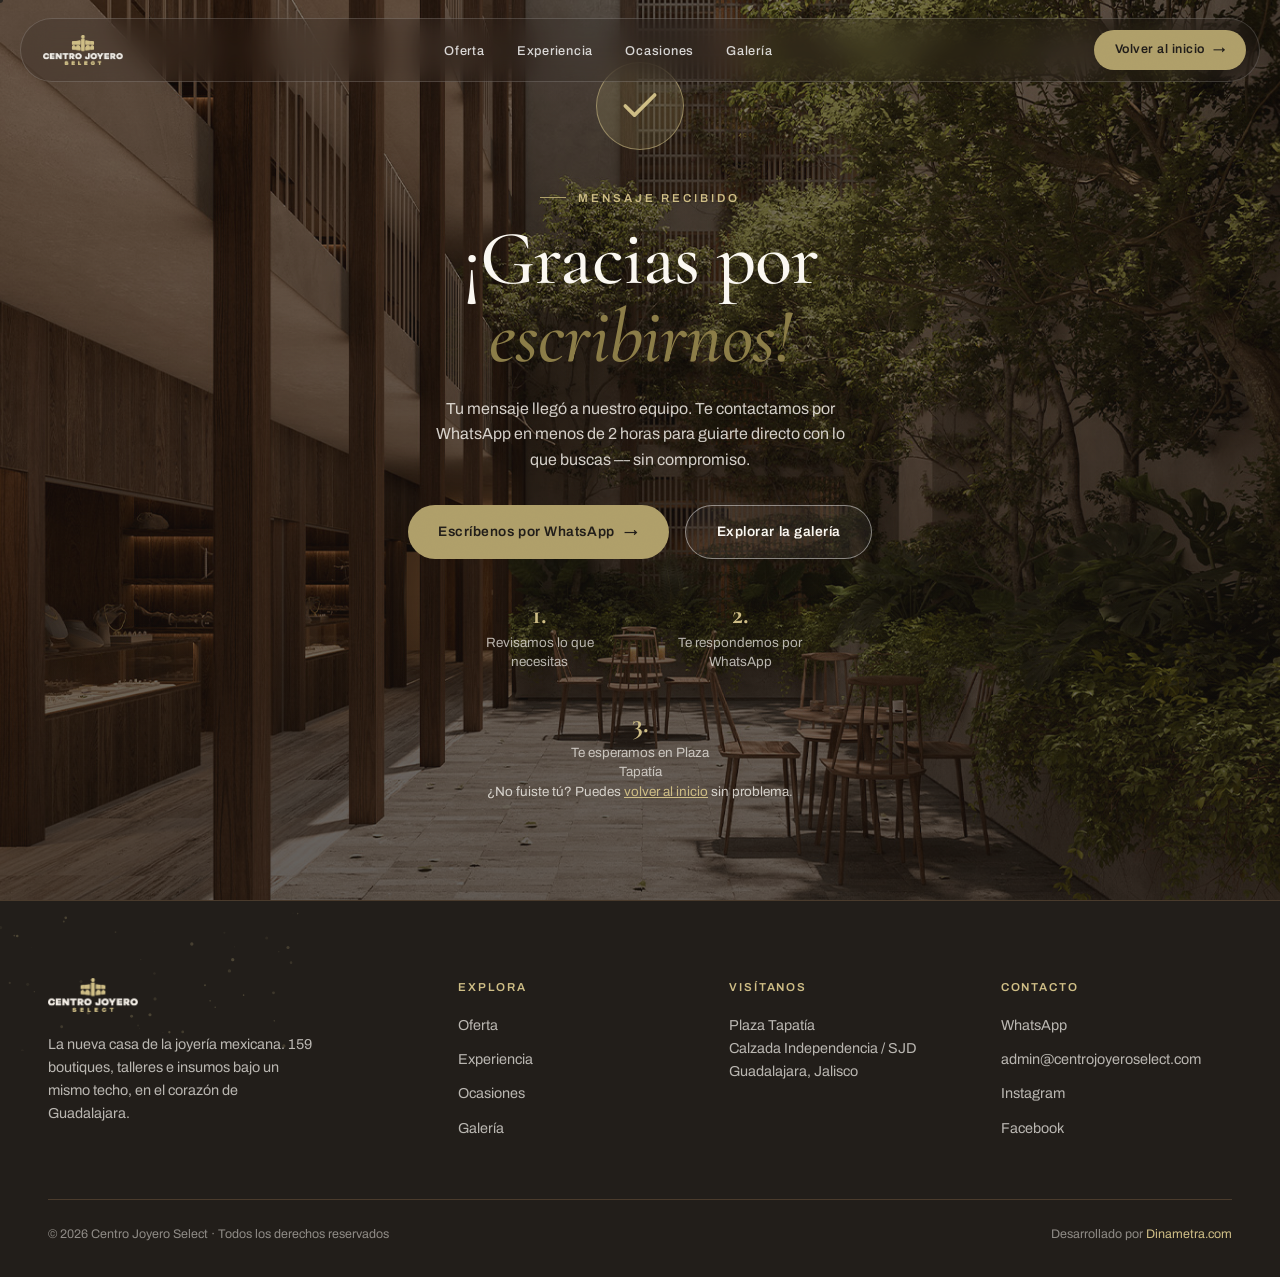
==== commit 9538bd3a: "Actualizar index y thankyou" ====
--- a/gracias.html
+++ b/gracias.html
@@ -54,7 +54,7 @@
 
     <div class="gr-actions fade-up delay-3">
       <a href="https://wa.me/523300000000" class="btn btn-primary" target="_blank" rel="noopener">Escríbenos por WhatsApp <span class="arr">→</span></a>
-      <a href="Centro%20Joyero%20Select.html#galeria" class="btn btn-ghost">Explorar la galería</a>
+      <a href="index.html" class="btn btn-ghost">Explorar la galería</a>
     </div>
 
     <div class="gr-steps fade-up delay-4">
@@ -104,8 +104,8 @@
 
 <!-- FLOATING CTA -->
 <div class="float-cta" id="floatCta">
-  <a href="Centro%20Joyero%20Select.html" class="float-pill">Volver al inicio →</a>
-  <a href="https://wa.me/523300000000" class="float-wa" target="_blank" rel="noopener" aria-label="WhatsApp">
+<!--   <a href="Centro%20Joyero%20Select.html" class="float-pill">Volver al inicio →</a>
+ -->  <a href="https://wa.me/523300000000" class="float-wa" target="_blank" rel="noopener" aria-label="WhatsApp">
     <svg viewBox="0 0 32 32"><path d="M16 3C9 3 3.5 8.5 3.5 15.5c0 2.3.6 4.5 1.8 6.4L3 29l7.3-2.2c1.8 1 3.8 1.5 5.7 1.5 7 0 12.5-5.5 12.5-12.5S23 3 16 3zm0 22.7c-1.8 0-3.5-.5-5-1.4l-.4-.2-4.3 1.3 1.3-4.2-.2-.4c-1-1.6-1.5-3.4-1.5-5.3C5.7 9.8 10.3 5.3 16 5.3s10.3 4.5 10.3 10.2S21.7 25.7 16 25.7zm5.7-7.6c-.3-.2-1.8-.9-2.1-1-.3-.1-.5-.2-.7.2-.2.3-.8 1-.9 1.2-.2.2-.3.2-.6.1-.3-.2-1.3-.5-2.5-1.6-.9-.8-1.5-1.8-1.7-2.1-.2-.3 0-.5.1-.6l.5-.5c.2-.2.2-.3.3-.5.1-.2.1-.4 0-.5l-.9-2.2c-.2-.6-.5-.5-.7-.5h-.6c-.2 0-.5.1-.8.4-.3.3-1 1-1 2.5s1.1 2.9 1.2 3.1c.2.2 2.1 3.2 5.1 4.5.7.3 1.3.5 1.7.6.7.2 1.4.2 1.9.1.6-.1 1.8-.7 2-1.5.3-.7.3-1.4.2-1.5-.1-.2-.3-.2-.6-.4z"/></svg>
   </a>
 </div>
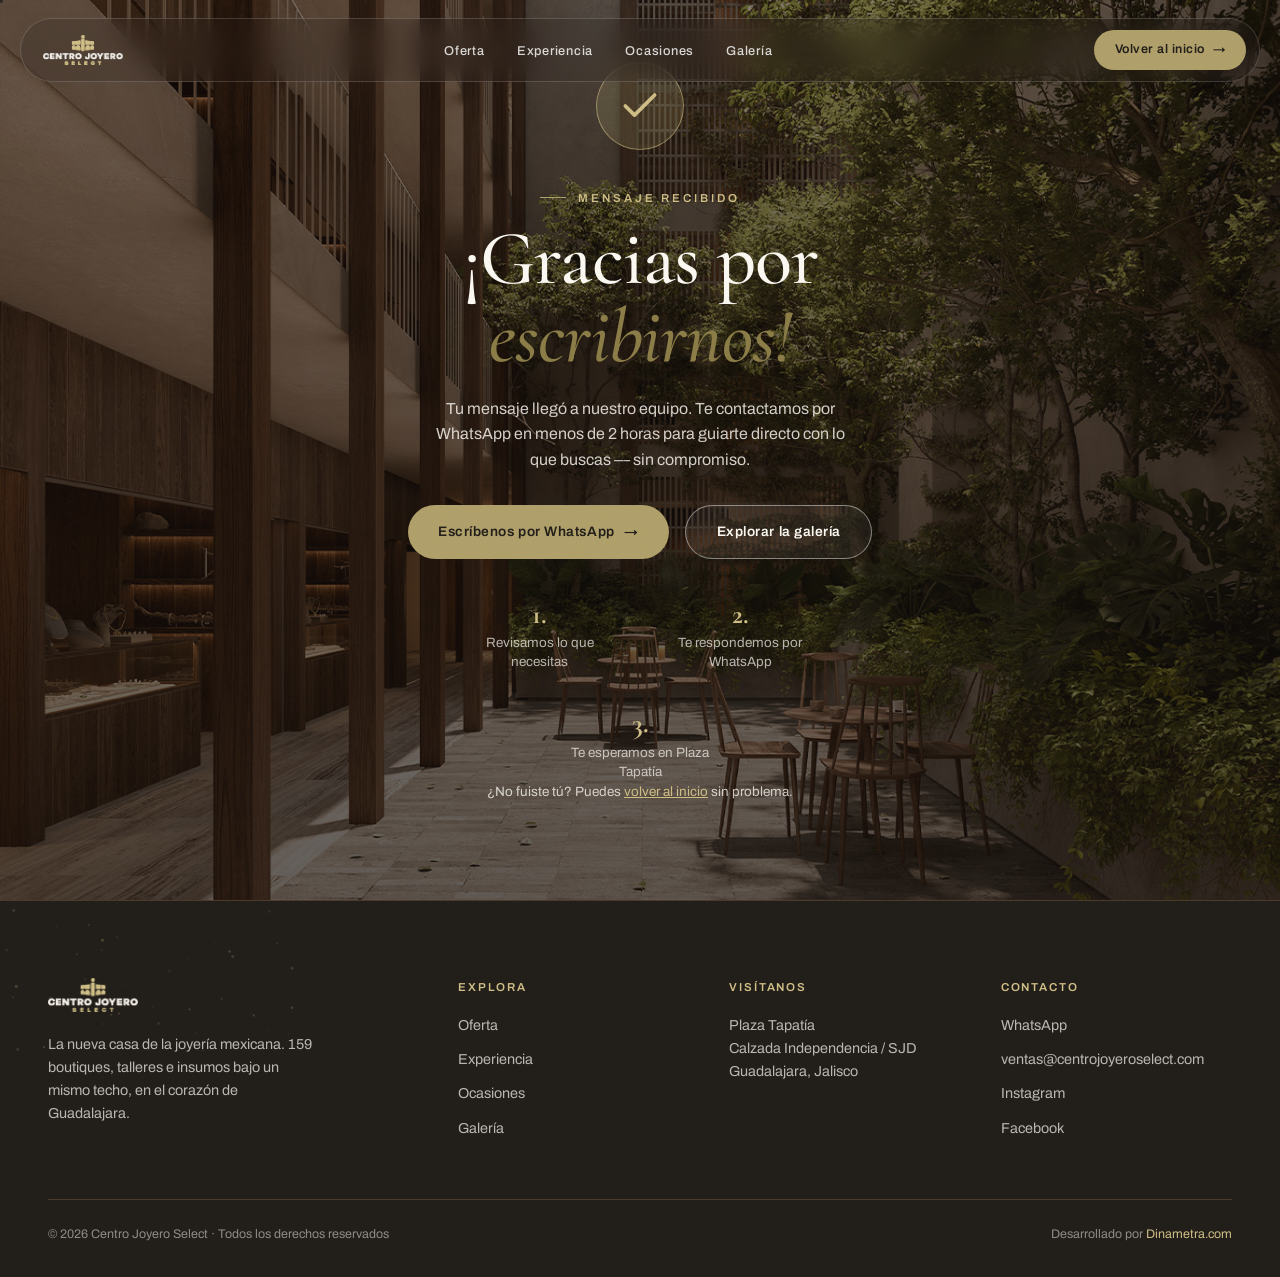
==== commit 4814331c: "cambiar datos footer" ====
--- a/gracias.html
+++ b/gracias.html
@@ -90,8 +90,8 @@
     </div>
     <div class="foot-col">
       <h5>Contacto</h5>
-      <a href="https://wa.me/523300000000" target="_blank" rel="noopener">WhatsApp</a>
-      <a href="mailto:admin@centrojoyeroselect.com">admin@centrojoyeroselect.com</a>
+      <a href="https://wa.me/523315757841" target="_blank" rel="noopener">WhatsApp</a>
+      <a href="mailto:ventas@centrojoyeroselect.com">ventas@centrojoyeroselect.com</a>
       <a href="#" target="_blank" rel="noopener">Instagram</a>
       <a href="#" target="_blank" rel="noopener">Facebook</a>
     </div>
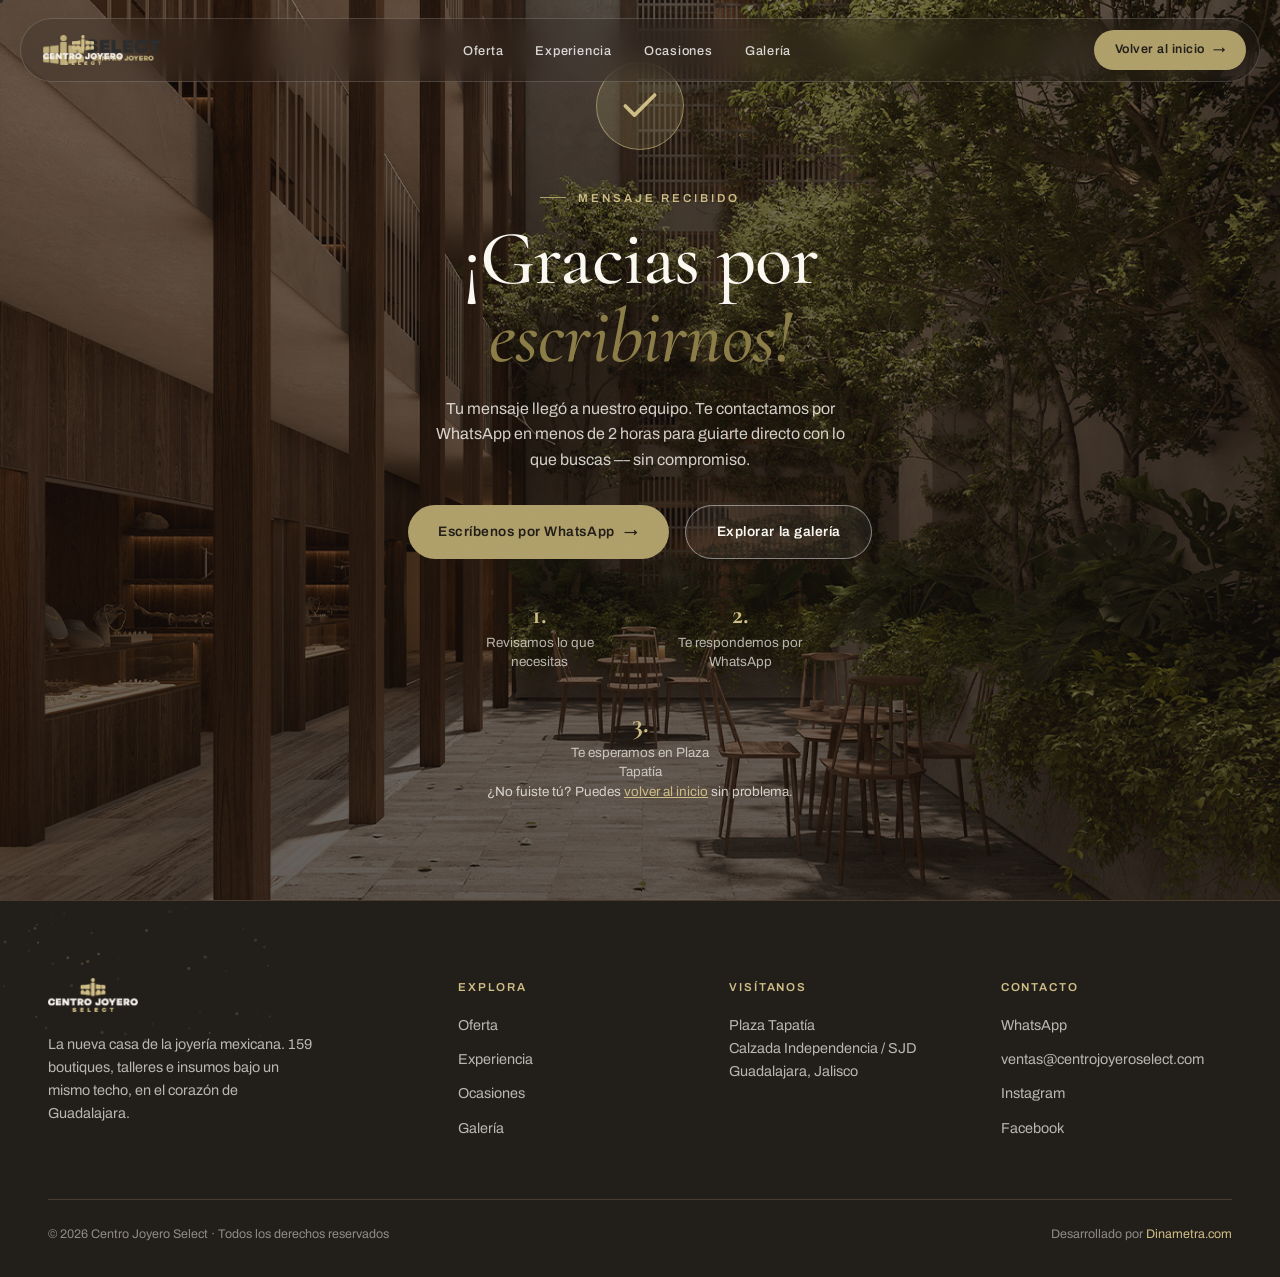
==== commit 2268fb2c: "cambios" ====
--- a/gracias.html
+++ b/gracias.html
@@ -3,7 +3,7 @@
 <head>
 <meta charset="UTF-8">
 <meta name="viewport" content="width=device-width, initial-scale=1.0">
-<title>¡Gracias! — Centro Joyero Select</title>
+<title>¡Gracias! — Select Centro Joyero</title>
 <meta name="description" content="Gracias por contactar a Centro Joyero Select. Te respondemos por WhatsApp en menos de 2 horas.">
 <meta name="robots" content="noindex">
 <link rel="preconnect" href="https://fonts.googleapis.com">
@@ -23,8 +23,8 @@
 
 <!-- ══════════ NAVBAR ══════════ -->
 <nav class="nav" id="nav">
-  <a href="Centro%20Joyero%20Select.html" class="nav-logo" aria-label="Centro Joyero Select" style="position:relative;text-decoration:none">
-    <img class="l-light" src="assets/logo-light.png" alt="Centro Joyero Select">
+  <a href="Centro%20Joyero%20Select.html" class="nav-logo" aria-label="Select Centro Joyero" style="position:relative;text-decoration:none">
+    <img class="l-light" src="assets/logo-light.png" alt="Select Centro Joyero">
     <img class="l-dark" src="assets/logo.png" alt="">
   </a>
   <ul class="nav-links" id="navLinks">
@@ -74,7 +74,7 @@
   <canvas class="foot-canvas" id="footCanvas"></canvas>
   <div class="foot-grid">
     <div class="foot-brand">
-      <div class="foot-logo"><img src="assets/logo-light.png" alt="Centro Joyero Select"></div>
+      <div class="foot-logo"><img src="assets/logo-light.png" alt="Select Centro Joyero"></div>
       <p>La nueva casa de la joyería mexicana. 159 boutiques, talleres e insumos bajo un mismo techo, en el corazón de Guadalajara.</p>
     </div>
     <div class="foot-col">
--- a/styles.css
+++ b/styles.css
@@ -326,6 +326,8 @@
 .comp-col h4{font-size:.74rem;letter-spacing:.18em;text-transform:uppercase;margin-bottom:1.5rem;font-weight:600}
 .comp-old h4{color:var(--color-muted)}
 .comp-new h4{color:var(--gold-light)}
+.comp-new .comp-brand{margin-bottom:1.35rem}
+.comp-new .comp-brand img{display:block;width:min(240px,80%);height:auto}
 .comp-col ul{list-style:none;display:flex;flex-direction:column;gap:1rem}
 .comp-col li{display:flex;gap:.8rem;align-items:flex-start;font-size:1rem;line-height:1.45}
 .comp-old li{color:var(--color-ink-soft)}
@@ -468,4 +470,4 @@
 .gr-step b{font-family:var(--font-display);font-size:1.7rem;color:var(--gold-light);display:block;line-height:1}
 .gr-step span{font-size:.84rem;color:rgba(251,248,242,.7);display:block;margin-top:.4rem;line-height:1.4}
 .gr-note{margin-top:2.4rem;font-size:.84rem;color:rgba(251,248,242,.6)}
-.gr-note a{color:var(--gold-light)}+.gr-note a{color:var(--gold-light)}
